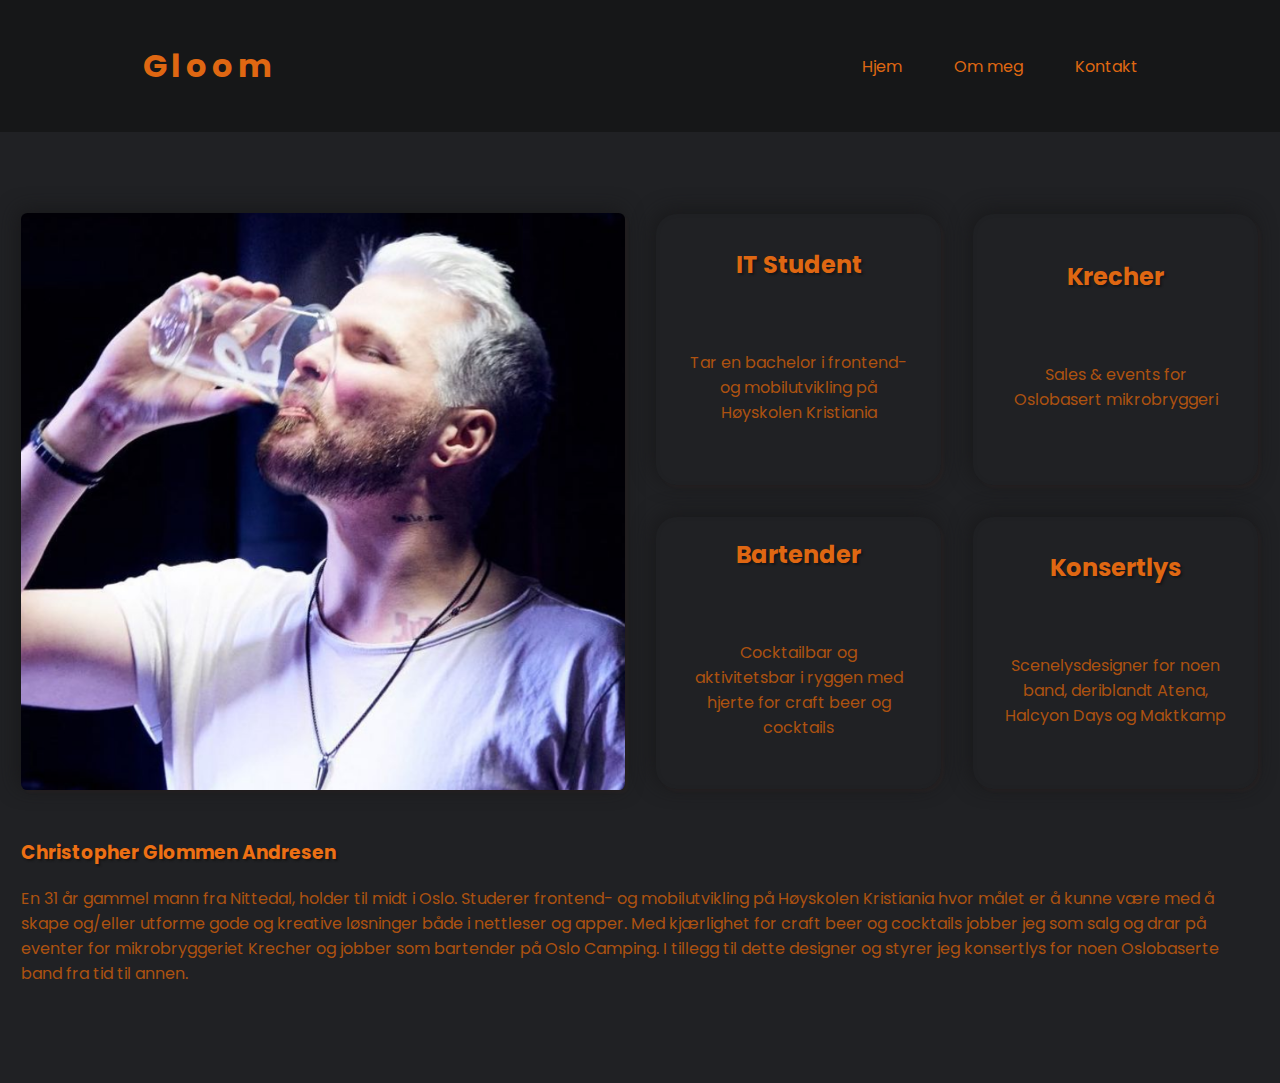
==== index.html @ aadfe36b "first commit" ====
<!DOCTYPE html>
<html lang="en">
<head>
  <meta charset="UTF-8">
  <meta http-equiv="X-UA-Compatible" content="IE=edge">
  <meta name="viewport" content="width=device-width, initial-scale=1.0">
  <link rel="stylesheet" href="css/style.css">
  <link rel="preconnect" href="https://fonts.googleapis.com">
  <link rel="preconnect" href="https://fonts.gstatic.com" crossorigin>
  <link href="https://fonts.googleapis.com/css2?family=Poppins:wght@100;300;400;700;900&display=swap" rel="stylesheet">
  <title>Gloom</title>
</head>
<body>
  <header class="grid">
    <h1>Gloom</h1>
    <nav>
      <a href="#">Hjem</a>
      <a href="#">Om meg</a>
      <a href="#">Kontakt</a>
    </nav>
  </header>
  <main class="grid">
    <img src="img/chris-gloom.PNG" alt="bilde av Chris">
    <div class="cards">
        <article id="card1" class="card">
          <h2>IT Student</h2>
          <p>Tar en bachelor i frontend- og mobilutvikling på Høyskolen Kristiania</p>
        </article>
      <article id="card2" class="card">
        <h2>Krecher</h2>
        <p>Sales & events for Oslobasert mikrobryggeri</p>
      </article>
      <article id="card3" class="card">
        <h2>Bartender</h2>
        <p>Cocktailbar og aktivitetsbar i ryggen med hjerte for craft beer og cocktails</p>
      </article>
      <article id="card4" class="card">
        <h2>Konsertlys</h2>
        <p>Scenelysdesigner for noen band, deriblandt Atena, Halcyon Days og Maktkamp</p>
      </article>
    </div>
    <div class="welcome">
      <h3>Christopher Glommen Andresen</h3>
      <p>En 31 år gammel mann fra Nittedal, holder til midt i Oslo. Studerer frontend- og mobilutvikling på Høyskolen Kristiania hvor målet er å kunne være med å skape og/eller utforme gode og kreative løsninger både i nettleser og apper. Med kjærlighet for craft beer og cocktails jobber jeg som salg og drar på eventer for mikrobryggeriet Krecher og jobber som bartender på Oslo Camping. I tillegg til dette designer og styrer jeg konsertlys for noen Oslobaserte band fra tid til annen.</p>
    </div>
  </main>
  <footer></footer>
</body>
</html>
---- css/style.css ----
body{
  margin: 0;
  padding: 0;
  font-family: 'Poppins', sans-serif;
  background-color: #202124;
}
.grid{
  display: grid;
  grid-template-columns: repeat(12, 1fr);
  gap: 30px;
}
header{
  background-color: #161718;
  padding: 1.3rem 2.5rem;
  align-items: center;
}
header h1{
  grid-column: 2 / span 5;
  color: #df6712;
  letter-spacing: 0.3rem;
}
header nav{
  grid-column: 7 / span 5;
  justify-self: end;
}
header nav a{
  color: #df6712;
  margin-left: 3rem;
  text-decoration: none;
}
main{
  max-width: 1400px;
  margin: 3.75rem auto;
  padding: 1.3rem;
}
main img{
  grid-column: span 6;
  width: 100%;
  border-radius: 0.4rem;
  box-shadow: 
	inset 0 0 15px rgba(32, 33, 36, 0),
	inset 0 0 20px rgba(32, 33, 36, 0),
	3px 3px 3px rgba(170, 88, 55, 0.04),
	-3px -3px 20px rgb(22, 22, 24, 0.8),
	inset 0px 0px 4px rgba(32, 33, 36, 0.2);
}
.cards{
  grid-column: 7 / span 6;
  display: grid;
  grid-template-columns: repeat(6, 1fr);
  grid-template-rows: repeat(2, 1fr);
  gap: 2rem;
  border: 1px solid #202124;
}
.card h2{
  color: #df6712;
  text-align: center;
  text-shadow: 2px 2px 2px #161718;
}
.card p{
  color: #ad5210;
  text-align: center;
  padding: 2rem;
}
.card{
  grid-column: span 3;
  border-radius: 1.3rem;
  box-shadow: 
	inset 0 0 15px rgba(32, 33, 36, 0),
	inset 0 0 20px rgba(32, 33, 36, 0),
	3px 3px 3px rgba(170, 88, 55, 0.04),
	-3px -3px 20px rgb(22, 22, 24, 0.8),
	inset 0px 0px 4px rgba(32, 33, 36, 0.2);
  height: 100%;
  width: 100%;
  display: flex;
  align-items: center;
  justify-content: center;
  flex-direction: column;
}
.welcome{
  grid-column: span 12;
}
.welcome h3{
  color: #ED7014;
  text-shadow: 2px 2px 2px #161718;
}
.welcome p{
  color: #ad5210
}
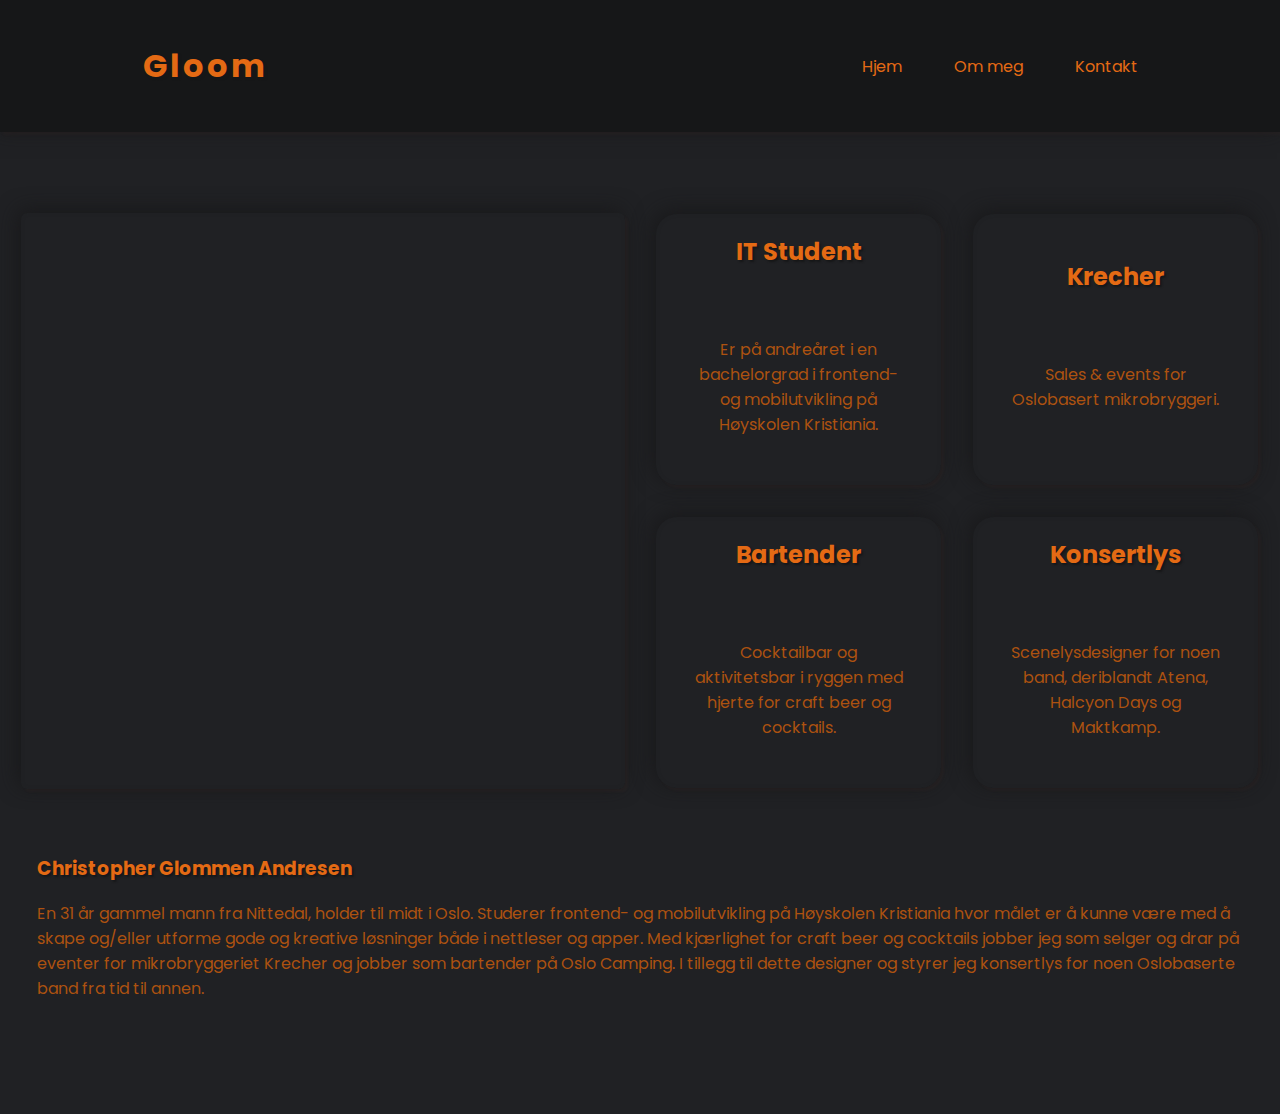
==== commit 53f4349d: "Fixed media queries for index" ====
--- a/index.html
+++ b/index.html
@@ -20,28 +20,36 @@
     </nav>
   </header>
   <main class="grid">
-    <img src="img/chris-gloom.PNG" alt="bilde av Chris">
+    <div class="img"></div>
     <div class="cards">
         <article id="card1" class="card">
+          <a href="#">
           <h2>IT Student</h2>
-          <p>Tar en bachelor i frontend- og mobilutvikling på Høyskolen Kristiania</p>
+          <p>Er på andreåret i en bachelorgrad i frontend- og mobilutvikling på Høyskolen Kristiania.</p>
+        </a>
         </article>
       <article id="card2" class="card">
+        <a href="#">
         <h2>Krecher</h2>
-        <p>Sales & events for Oslobasert mikrobryggeri</p>
+        <p>Sales & events for Oslobasert mikrobryggeri.</p>
+        </a>
       </article>
       <article id="card3" class="card">
+        <a href="#">
         <h2>Bartender</h2>
-        <p>Cocktailbar og aktivitetsbar i ryggen med hjerte for craft beer og cocktails</p>
+        <p>Cocktailbar og aktivitetsbar i ryggen med hjerte for craft beer og cocktails.</p>
+        </a>
       </article>
       <article id="card4" class="card">
+        <a href="#">
         <h2>Konsertlys</h2>
-        <p>Scenelysdesigner for noen band, deriblandt Atena, Halcyon Days og Maktkamp</p>
+        <p>Scenelysdesigner for noen band, deriblandt Atena, Halcyon Days og Maktkamp.</p>
+        </a>
       </article>
     </div>
     <div class="welcome">
       <h3>Christopher Glommen Andresen</h3>
-      <p>En 31 år gammel mann fra Nittedal, holder til midt i Oslo. Studerer frontend- og mobilutvikling på Høyskolen Kristiania hvor målet er å kunne være med å skape og/eller utforme gode og kreative løsninger både i nettleser og apper. Med kjærlighet for craft beer og cocktails jobber jeg som salg og drar på eventer for mikrobryggeriet Krecher og jobber som bartender på Oslo Camping. I tillegg til dette designer og styrer jeg konsertlys for noen Oslobaserte band fra tid til annen.</p>
+      <p>En 31 år gammel mann fra Nittedal, holder til midt i Oslo. Studerer frontend- og mobilutvikling på Høyskolen Kristiania hvor målet er å kunne være med å skape og/eller utforme gode og kreative løsninger både i nettleser og apper. Med kjærlighet for craft beer og cocktails jobber jeg som selger og drar på eventer for mikrobryggeriet Krecher og jobber som bartender på Oslo Camping. I tillegg til dette designer og styrer jeg konsertlys for noen Oslobaserte band fra tid til annen.</p>
     </div>
   </main>
   <footer></footer>
--- a/css/style.css
+++ b/css/style.css
@@ -13,18 +13,22 @@
   background-color: #161718;
   padding: 1.3rem 2.5rem;
   align-items: center;
+  box-shadow: 	
+  3px 3px 3px rgba(170, 88, 55, 0.04),
+  -3px -3px 20px rgb(22, 22, 24, 0.8);
 }
 header h1{
   grid-column: 2 / span 5;
-  color: #df6712;
-  letter-spacing: 0.3rem;
+  color: #e46a14;
+  letter-spacing: 0.2rem;
+  text-shadow: 2px 2px 2px #161718;
 }
 header nav{
   grid-column: 7 / span 5;
   justify-self: end;
 }
 header nav a{
-  color: #df6712;
+  color: #e46a14;
   margin-left: 3rem;
   text-decoration: none;
 }
@@ -33,9 +37,13 @@
   margin: 3.75rem auto;
   padding: 1.3rem;
 }
-main img{
+.img{
   grid-column: span 6;
   width: 100%;
+  background-image: url(/img/chris-gloom.png);
+  background-repeat: no-repeat;
+  background-size: cover;
+  background-position: top;
   border-radius: 0.4rem;
   box-shadow: 
 	inset 0 0 15px rgba(32, 33, 36, 0),
@@ -52,8 +60,18 @@
   gap: 2rem;
   border: 1px solid #202124;
 }
+.card a{
+  color: #e46a14;
+  text-decoration: none;
+  width: 100%;
+  height: 100%;
+  display: flex;
+  align-items: center;
+  justify-content: center;
+  flex-direction: column;
+}
 .card h2{
-  color: #df6712;
+  color: #e46a14;
   text-align: center;
   text-shadow: 2px 2px 2px #161718;
 }
@@ -73,18 +91,89 @@
 	inset 0px 0px 4px rgba(32, 33, 36, 0.2);
   height: 100%;
   width: 100%;
-  display: flex;
-  align-items: center;
-  justify-content: center;
-  flex-direction: column;
 }
 .welcome{
   grid-column: span 12;
+  padding: 1rem;
 }
 .welcome h3{
-  color: #ED7014;
+  color: #e46a14;
   text-shadow: 2px 2px 2px #161718;
 }
 .welcome p{
   color: #ad5210
+}
+
+@media screen and (max-width: 1200px){
+  main{
+    max-width: 992px;
+  }
+  .img{
+    grid-column: span 6;
+  }
+  .cards{
+    grid-template-rows: subgrid;
+  }
+  .card h2{
+    padding: 0.3rem;
+  }
+  .card p{
+    padding: 1rem;
+  }
+  #card1{
+    grid-column: span 6;
+  }
+  #card2{
+    grid-column: span 6;
+  }
+  #card3{
+    grid-column: span 3;
+  }
+  #card4{
+    grid-column: 4 / span 3;
+  }
+}
+@media screen and (max-width: 992px){
+  header h1{
+    font-size: 1.2rem;
+    grid-column: 1 / span 3;
+  }
+  header nav{
+    font-size: 1rem;
+    grid-column: 4 / span 9;
+  }
+  header nav a{
+    margin-left: 1.5rem;
+  }
+  main{
+    max-width: 768px;
+  }
+  .cards{
+    grid-template-columns: repeat(12, 1fr);
+    grid-template-rows: none;
+    grid-column: span 12;
+  }
+  .img{
+    grid-column: 2 / span 10;
+    height: 400px;
+    max-height: 400px;
+  }
+  .cards h2{
+    font-size: 1.2rem;
+  }
+  .cards p{
+    font-size: 1rem;
+  }
+  #card1{
+    grid-column: 1 / span 6;
+  }
+  #card2{
+    grid-column: 7 / span 6;
+  }
+  #card3{
+    grid-column: 1 / span 6;
+  }
+  #card4{
+    grid-column: 7 / span 6;
+  }
 }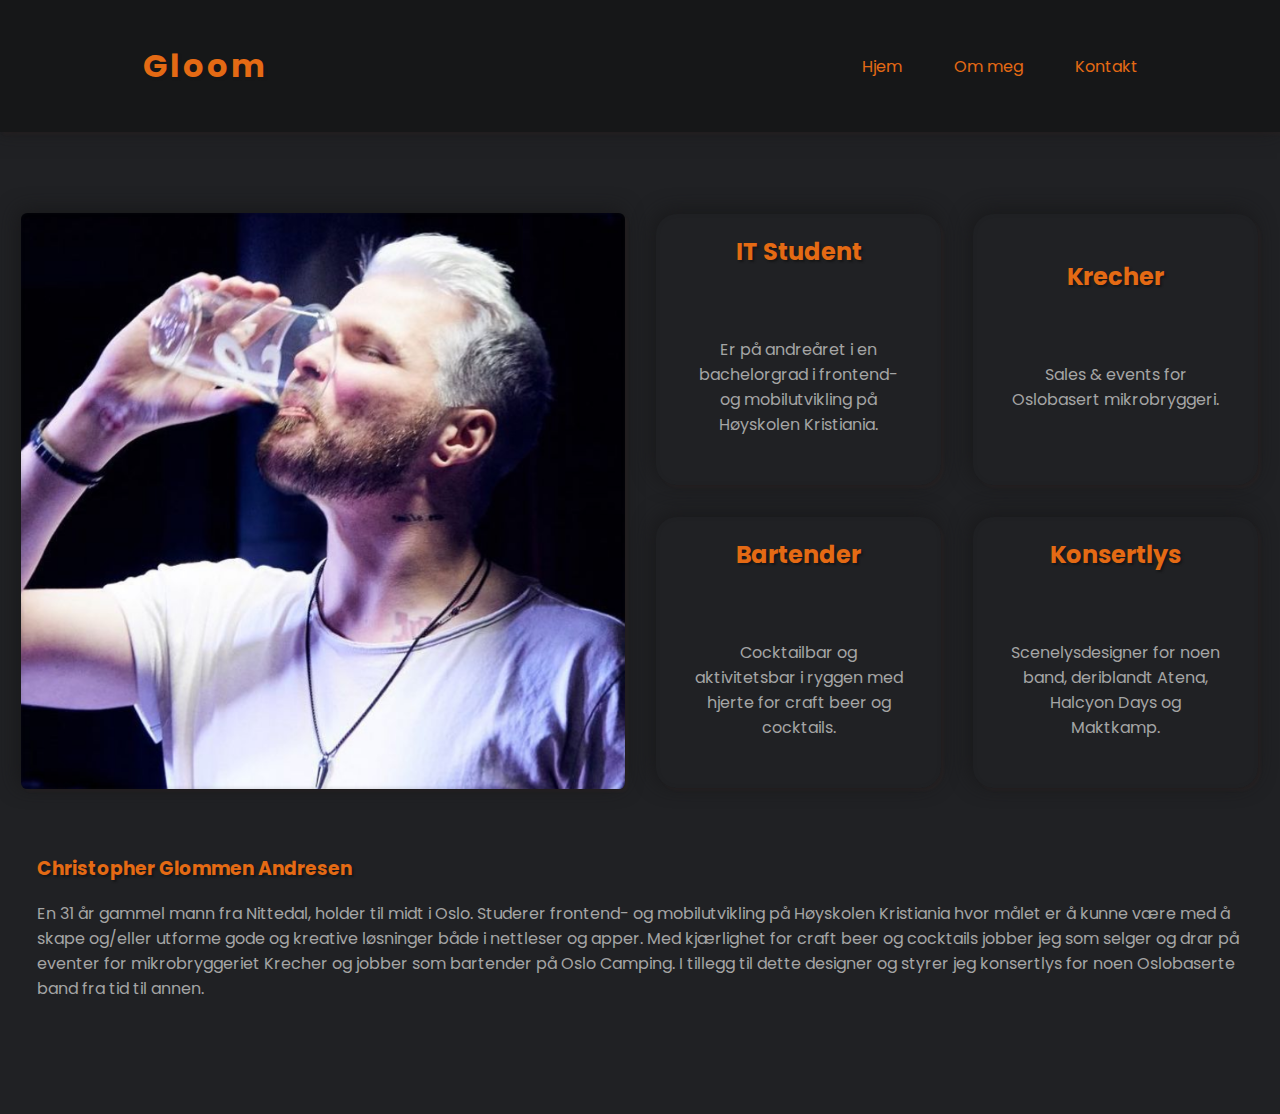
==== commit 9b5b6177: "fixed text color and serverside css url's" ====
--- a/index.html
+++ b/index.html
@@ -4,7 +4,7 @@
   <meta charset="UTF-8">
   <meta http-equiv="X-UA-Compatible" content="IE=edge">
   <meta name="viewport" content="width=device-width, initial-scale=1.0">
-  <link rel="stylesheet" href="css/style.css">
+  <link rel="stylesheet" href="../css/style.css">
   <link rel="preconnect" href="https://fonts.googleapis.com">
   <link rel="preconnect" href="https://fonts.gstatic.com" crossorigin>
   <link href="https://fonts.googleapis.com/css2?family=Poppins:wght@100;300;400;700;900&display=swap" rel="stylesheet">
--- a/css/style.css
+++ b/css/style.css
@@ -40,7 +40,8 @@
 .img{
   grid-column: span 6;
   width: 100%;
-  background-image: url(/img/chris-gloom.png);
+  background-color: #a5a5a5;
+  background-image: url('../img/chris-gloom.PNG');
   background-repeat: no-repeat;
   background-size: cover;
   background-position: top;
@@ -61,7 +62,6 @@
   border: 1px solid #202124;
 }
 .card a{
-  color: #e46a14;
   text-decoration: none;
   width: 100%;
   height: 100%;
@@ -76,7 +76,7 @@
   text-shadow: 2px 2px 2px #161718;
 }
 .card p{
-  color: #ad5210;
+  color: #a5a5a5;
   text-align: center;
   padding: 2rem;
 }
@@ -101,7 +101,7 @@
   text-shadow: 2px 2px 2px #161718;
 }
 .welcome p{
-  color: #ad5210
+  color: #a5a5a5;
 }
 
 @media screen and (max-width: 1200px){
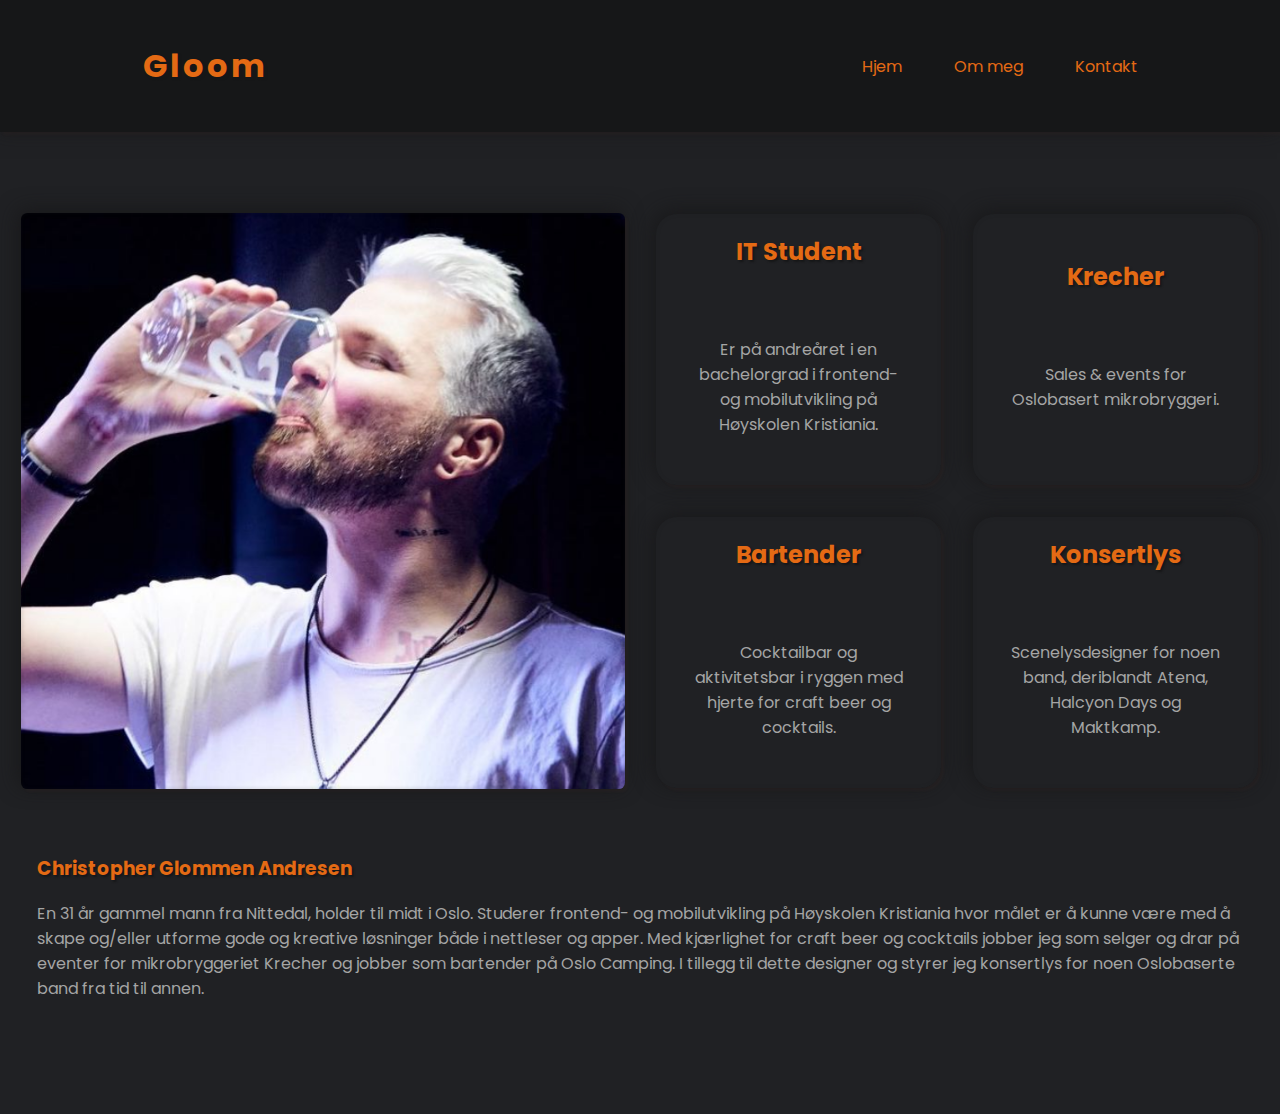
==== commit a74e3ce9: "created 'om meg' page, with image placeholder. no media queries yet." ====
--- a/index.html
+++ b/index.html
@@ -15,7 +15,7 @@
     <h1>Gloom</h1>
     <nav>
       <a href="#">Hjem</a>
-      <a href="#">Om meg</a>
+      <a href="om-meg.html">Om meg</a>
       <a href="#">Kontakt</a>
     </nav>
   </header>
--- a/css/style.css
+++ b/css/style.css
@@ -40,7 +40,6 @@
 .img{
   grid-column: span 6;
   width: 100%;
-  background-color: #a5a5a5;
   background-image: url('../img/chris-gloom.PNG');
   background-repeat: no-repeat;
   background-size: cover;
